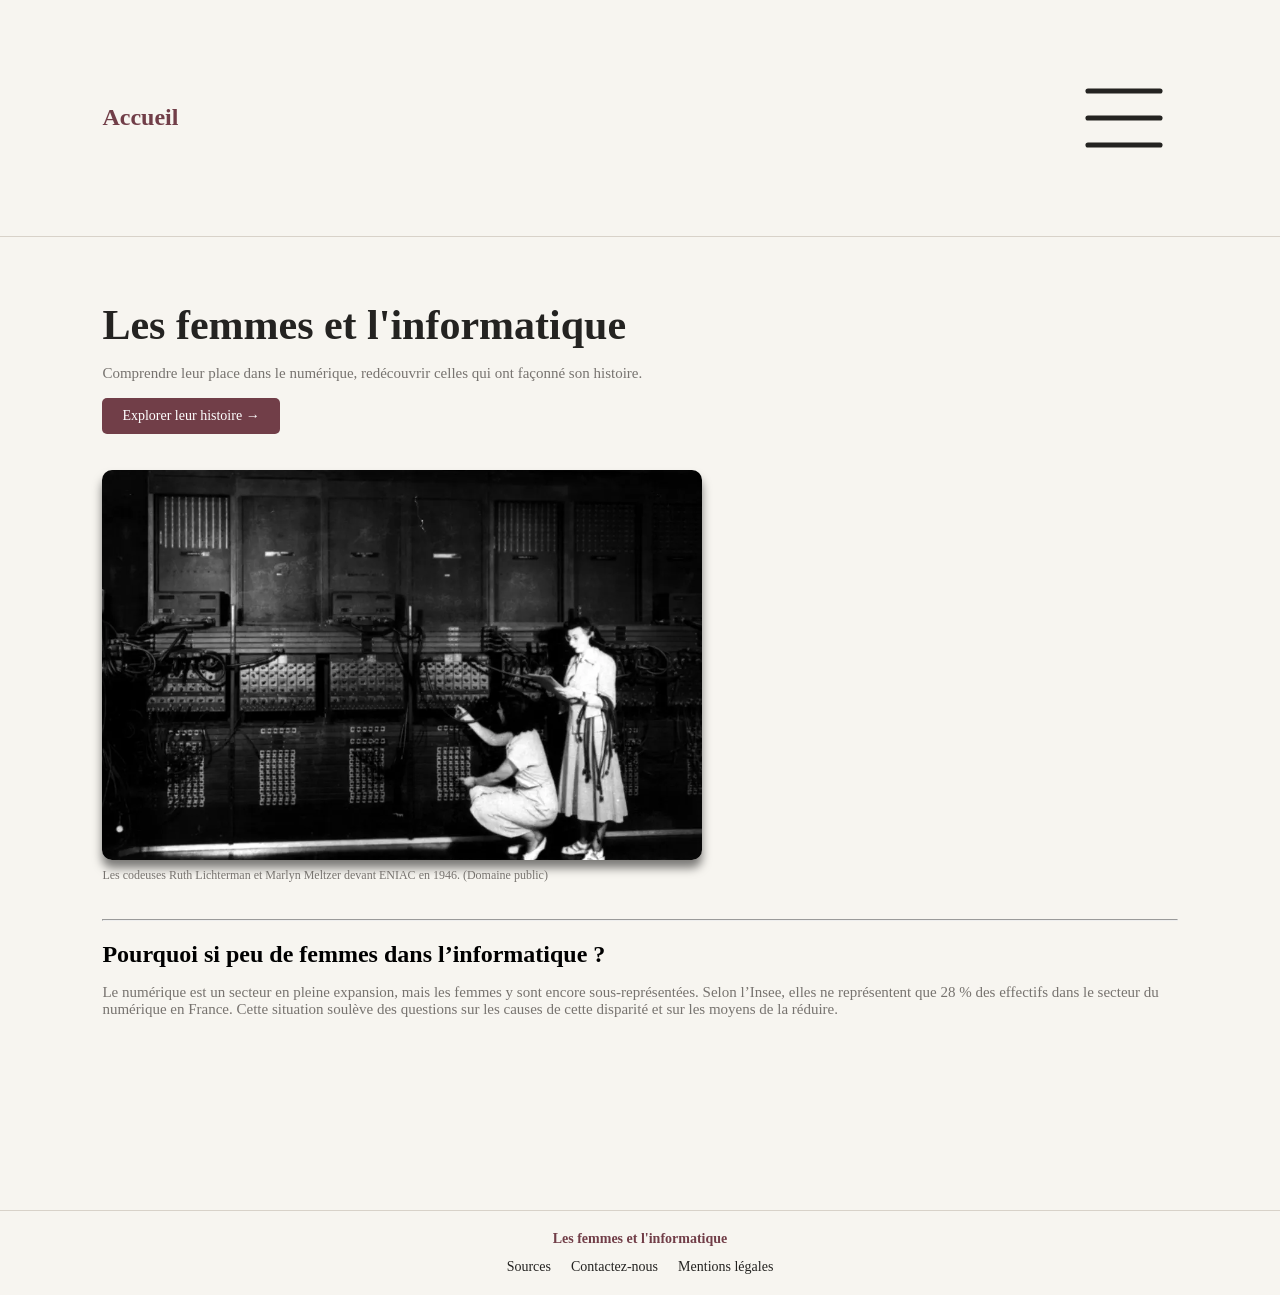
==== index.html @ ebed2109 "Add contact page, index page, mentions page, and source page with responsive burger menu - Created c" ====
<!DOCTYPE html>
<html lang="fr">
<head>
    <meta charset="UTF-8">
    <meta name="viewport" content="width=device-width, initial-scale=1.0">
    <title>Les femmes et l'informatique</title>
    <link rel="stylesheet" href="./assets/css/style.css">
    <script src="./assets/js/script.js" defer></script>
</head>
<body>
    <header>
        <div id="burger-menu">
            <h2>Accueil</h2>
            <button id="burgerBtn"><img src="./assets/img/menu-burger-icon.svg" alt="burger-menu-icon" title="Icone Navigation" class="burger"></button>
        </div>
        <nav class="popupMenu" id="popupMenu">
            <ul>
                <li><a href="index.html" class="active">Accueil</a></li>
                <li><a href="archive.html">Archives</a></li>
                <li><a href="contact.html">Contactez-nous</a></li>
                <li><a href="mentions.html">Mentions légales</a></li>
            </ul>
        </nav>
    </header>
    <main>
        <div class="main-container-index">
            <h1>Les femmes et l'informatique</h1>
            <p>Comprendre leur place dans le numérique, redécouvrir celles qui ont façonné son histoire.</p>
            <a href="archive.html">Explorer leur histoire &rarr;</a>
            <figure>
                <img src="./assets/img/illustration-index.svg" alt="Illustration d'une femme avec un ordinateur" title="Illustration d'une femme avec un ordinateur" class="illustration-index">
                <figcaption>Les codeuses Ruth Lichterman et Marlyn Meltzer devant ENIAC en 1946. (Domaine public) </figcaption>
            </figure>
            <hr>
        </div>
        <div class="main-container-index">
            <h2>Pourquoi si peu de femmes dans l’informatique ?</h2>
            <p>Le numérique est un secteur en pleine expansion, mais les femmes y sont encore sous-représentées. Selon l’Insee, elles ne représentent que 28 % des effectifs dans le secteur du numérique en France. Cette situation soulève des questions sur les causes de cette disparité et sur les moyens de la réduire.</p>
        </div>
    </main>
    <footer>
        <p>Les femmes et l'informatique</p>
        <ul>
            <li><a href="source.html">Sources</a></li>
            <li><a href="contact.html">Contactez-nous</a></li>
            <li><a href="mentions.html">Mentions légales</a></li>
        </ul>
    </footer>
</body>
</html>
---- assets/css/style.css ----
* {
    margin: 0;
    padding: 0;
    box-sizing: border-box;
}

:root {
    /* Backgrounds */
    --mainBackground: #F7F5F0;
    --cardBackground: #E9E4DB;
    --formBackground: #ffffff;
    
    /* Text */
    --titleAndtext : #242321;
    --secondaryText : #77736F;

    /* Buttons */
    --buttonBackground: #713E48;

    /* Separator */
    --separator: #D8D2C9;

    /* Typographie */
    --font-primary: "Inter", serif;
}

body {
    background-color: var(--mainBackground);
}

/* Header */
header {
    position: sticky; /*Permets de garder le header en haut de la page quand on scroll*/
    top: 0;
    width: 100%;
    z-index: 1001;
    background-color: var(--mainBackground);
}

header button {
    background-color: transparent;
    border: none;
    width: 10%;
}

header button img {
    display: block;
    width: 100%;
}

/* Section avec accueil et l'icone du menu burger */
#burger-menu {
    display: flex;
    justify-content: space-between;
    align-items: center;
    color: var(--buttonBackground); /* Couleur du texte du header */
    padding: 5% 8%;
    background-color: var(--mainBackground);
    position: relative;
    z-index: 1001; /* Permet de garder le header au-dessus du menu popup */
    border-bottom: 1px solid var(--separator);
}

/* Menu popup qui s'affiche au clic sur le bouton BurgerMenu grâce au JavaScript */
.popupMenu {
    position: fixed;
    inset: 0;
    width: 100%;
    height: 100vh;
    height: 100dvh;
    background-color: var(--mainBackground);
    z-index: 1000;
    display: flex;
    justify-content: center;
    align-items: center;
    opacity: 0;
    visibility: hidden;
    transition: opacity 300ms ease-in-out;
}

.popupMenu.open {
    opacity: 1;
    visibility: visible;
}

.popupMenu ul {
    display: flex;
    flex-direction: column;
    align-items: center;
    gap: 1.5em;
    padding: 0;
    margin: 0;
    list-style: none;
}

.popupMenu li a {
    font-size: 1.5em;
    color: var(--titleAndtext);
    text-decoration: none;
}

.popupMenu li a.active {
    color: var(--buttonBackground);
}

main {
    padding: 5% 8%;
    flex: 1;
}

.main-container-index {
    display: flex;
    flex-direction: column;
    align-items: left;
    justify-content: center;
    gap: 1em;
}


.main-container-index h1 {
    font-family: var(--font-primary);
    font-size: 42px;
    font-weight: 700;
    color: var(--titleAndtext);
}

.main-container-index p {
    font-family: var(--font-primary);
    font-size: 15px;
    font-weight: 400;
    color: var(--secondaryText);
}

.main-container-index a {
    font-family: var(--font-primary);
    font-size: 14px;
    font-weight: 400;
    color: var(--formBackground);
    text-decoration: none;
    background-color: var(--buttonBackground);
    padding: 10px 20px;
    border-radius: 5px;
    width: fit-content;
}

.main-container-index img {
    width: 100%;
    max-width: 600px;
    height: auto;
    margin-top: 20px;
    border-radius: 10px;
    box-shadow: 0 8px 10px rgba(0, 0, 0, 0.5);
}

.main-container-index figure {
    display: flex;
    flex-direction: column;
    align-items: left;
    gap: 0.5em;
}

.main-container-index figcaption {
    font-family: var(--font-primary);
    font-size: 12px;
    font-weight: 400;
    color: var(--secondaryText);
}

.main-container-index hr {
    color: var(--separator);
    margin: 20px 0;
}

footer {
    background-color: var(--mainBackground);
    padding: 20px 8%;
    border-top: 1px solid var(--separator);
    display: flex;
    flex-direction: column;
    align-items: center;
    margin-top: 10%;
}

footer p {
    font-family: var(--font-primary);
    font-size: 14px;
    font-weight: 600;
    color: var(--buttonBackground);
    margin-bottom: 10px;
}

footer ul {
    list-style: none;
    display: flex;
    gap: 20px;
    padding: 0;
    margin: 0;
}

footer ul li a {
    font-family: var(--font-primary);
    font-size: 14px;
    font-weight: 400;
    color: var(--titleAndtext);
    text-decoration: none;
}

#main-archive {
    display: flex;
    flex-direction: column;
    align-items: left;
    justify-content: center;
    gap: 4em;
}

.second-container-archive {
    display: flex;
    flex-direction: column;
    align-items: left;
    justify-content: center;
    gap: 3em;
}

.archive-card {
    display: flex;
    flex-direction: column;
    background-color: var(--cardBackground);
    border-radius: 10px;
    height: auto;
    overflow: hidden; /* Permet de cacher les parties de l'image qui dépassent de la card */
}

.archive-card > a {
    width: 100%;
}

.archive-card img {
    display: block;
    width: 100%;
    height: auto;
    border-radius: 10px 10px 0 0;
}

.archive-card-content {
    padding: 20px;
    display: flex;
    flex-direction: column;
    justify-content: space-between;
    gap: 0.5em;
}

.archive-card-content h2 {
    font-family: var(--font-primary);
    font-size: 20px;
    font-weight: 700;
    color: var(--titleAndtext);
}

.archive-card-content p {
    font-family: var(--font-primary);
    font-size: 14px;
    font-weight: 400;
    color: var(--buttonBackground);
}

.archive-card-content a {
    font-family: var(--font-primary);
    font-size: 14px;
    font-weight: 400;
    color: var(--formBackground);
    text-decoration: none;
    background-color: var(--buttonBackground);
    padding: 10px 20px;
    border-radius: 5px;
    width: fit-content;
    align-self: flex-start;
}

#main-contact {
    display: flex;
    flex-direction: column;
    align-items: left;
    justify-content: center;
    gap: 4em;
}

.second-container-contact fieldset {
    border: none;
    padding: 0;
    margin: 0;
}

.second-container-contact label {
    font-family: var(--font-primary);
    font-size: 14px;
    font-weight: 600;
    color: var(--titleAndtext);
    display: block;
    margin-bottom: 5px;
}

.second-container-contact input, .second-container-contact textarea {
    font-family: var(--font-primary);
    font-size: 14px;
    font-weight: 400;
    color: var(--titleAndtext);
    width: 100%;
    padding: 10px;
    border: 1px solid var(--separator);
    border-radius: 5px;
    margin-bottom: 15px;
}

.second-container-contact button[type="submit"] {
    font-family: var(--font-primary);
    font-size: 14px;
    font-weight: 400;
    color: var(--formBackground);
    text-decoration: none;
    background-color: var(--buttonBackground);
    padding: 10px 20px;
    border-radius: 5px;
    width: fit-content;
    border: none;
}

#main-source {
    display: flex;
    flex-direction: column;
    align-items: left;
    justify-content: center;
    gap: 4em;
}

.main-container-source {
    display: flex;
    flex-direction: column;
    align-items: left;
    justify-content: center;
    gap: 1em;
}

.main-container-source h1 {
    font-family: var(--font-primary);
    font-size: 42px;
    font-weight: 700;
    color: var(--titleAndtext);
}

.main-container-source p {
    font-family: var(--font-primary);
    font-size: 15px;
    font-weight: 400;
    color: var(--secondaryText);
}

.main-container-source ul {
    list-style: none;
    padding: 0;
}

.main-container-source ul li {
    font-family: var(--font-primary);
    font-size: 14px;
    font-weight: 400;
    color: var(--titleAndtext);
    margin-bottom: 10px;
}

.main-container-source ul li a {
    color: var(--buttonBackground);
    text-decoration: none;
}

#main-mentions {
    display: flex;
    flex-direction: column;
    align-items: left;
    justify-content: center;
    gap: 4em;
}

.main-container-mentions {
    display: flex;
    flex-direction: column;
    align-items: left;
    justify-content: center;
    gap: 1em;
}

.main-container-mentions h1 {
    font-family: var(--font-primary);
    font-size: 42px;
    font-weight: 700;
    color: var(--titleAndtext);
}

.main-container-mentions p {
    font-family: var(--font-primary);
    font-size: 15px;
    font-weight: 400;
    color: var(--secondaryText);
}

.main-container-mentions a {
    color: var(--buttonBackground);
    text-decoration: none;
}

#main-bio {
    display: flex;
    flex-direction: column;
    align-items: left;
    justify-content: center;
    gap: 4em;
}

.main-container-bio {
    display: flex;
    flex-direction: column;
    align-items: left;
    justify-content: center;
    gap: 1em;
}

.main-container-bio h1 {
    font-family: var(--font-primary);
    font-size: 42px;
    font-weight: 700;
    color: var(--titleAndtext);
}

.main-container-bio p {
    font-family: var(--font-primary);
    font-size: 15px;
    font-weight: 400;
    color: var(--secondaryText);
}

.main-container-bio a {
    color: var(--buttonBackground);
    text-decoration: none;
}

#back-button {
    font-family: var(--font-primary);
    font-size: 14px;
    font-weight: 400;
    color: var(--formBackground);
    text-decoration: none;
    padding: 10px 20px;
    border-radius: 5px;
    background-color: var(--buttonBackground);
    width: fit-content;
}
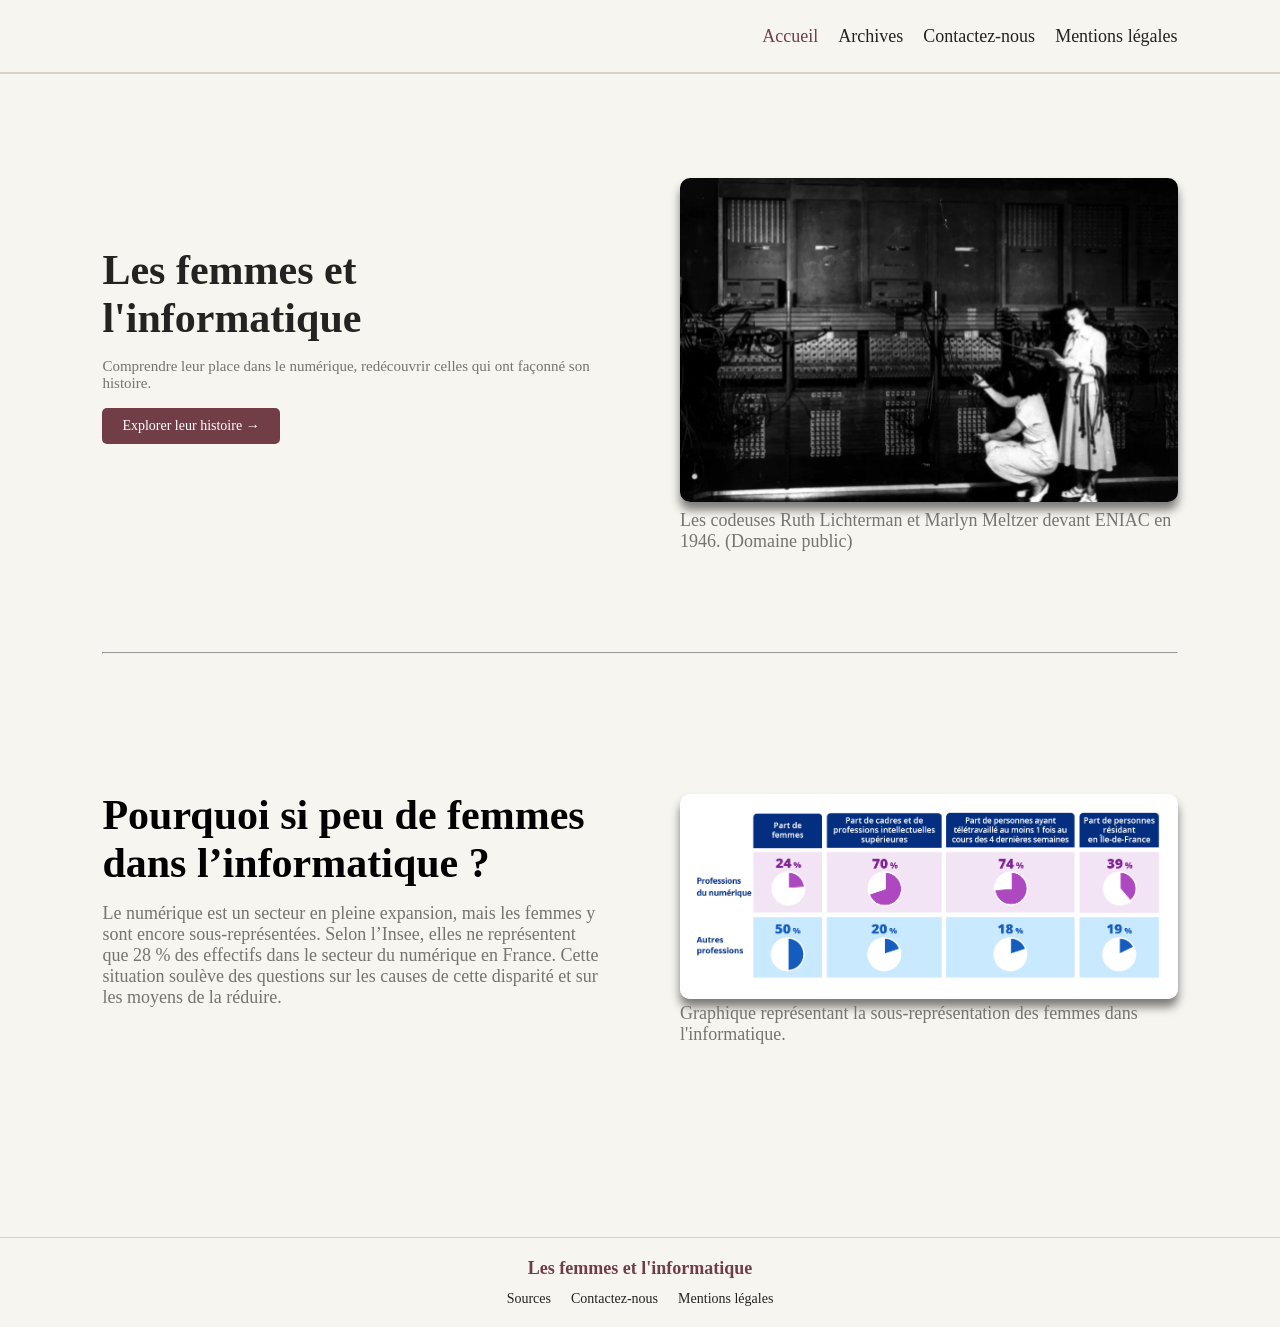
==== commit b3a32176: "Refactor code structure for improved readability and maintainability" ====
--- a/index.html
+++ b/index.html
@@ -21,22 +21,34 @@
                 <li><a href="mentions.html">Mentions légales</a></li>
             </ul>
         </nav>
+        <nav class="navbar">
+            <ul>
+                <li><a href="index.html" class="active">Accueil</a></li>
+                <li><a href="archive.html">Archives</a></li>
+                <li><a href="contact.html">Contactez-nous</a></li>
+                <li><a href="mentions.html">Mentions légales</a></li>
+            </ul>
+        </nav>
     </header>
     <main>
         <div class="main-container-index">
             <h1>Les femmes et l'informatique</h1>
             <p>Comprendre leur place dans le numérique, redécouvrir celles qui ont façonné son histoire.</p>
             <a href="archive.html">Explorer leur histoire &rarr;</a>
-            <figure>
-                <img src="./assets/img/illustration-index.svg" alt="Illustration d'une femme avec un ordinateur" title="Illustration d'une femme avec un ordinateur" class="illustration-index">
-                <figcaption>Les codeuses Ruth Lichterman et Marlyn Meltzer devant ENIAC en 1946. (Domaine public) </figcaption>
-            </figure>
-            <hr>
         </div>
-        <div class="main-container-index">
+        <figure>
+            <img src="./assets/img/illustration-index.svg" alt="Illustration d'une femme avec un ordinateur" title="Illustration d'une femme avec un ordinateur" class="illustration-index">
+            <figcaption>Les codeuses Ruth Lichterman et Marlyn Meltzer devant ENIAC en 1946. (Domaine public) </figcaption>
+        </figure>
+        <hr>
+        <div class="second-container-index">
             <h2>Pourquoi si peu de femmes dans l’informatique ?</h2>
             <p>Le numérique est un secteur en pleine expansion, mais les femmes y sont encore sous-représentées. Selon l’Insee, elles ne représentent que 28 % des effectifs dans le secteur du numérique en France. Cette situation soulève des questions sur les causes de cette disparité et sur les moyens de la réduire.</p>
         </div>
+        <figure id="second-img-index">
+            <img src="./assets/img/graphique.webp" alt="Illustration d'une femme avec un ordinateur" title="Illustration d'une femme avec un ordinateur" class="illustration-index">
+            <figcaption>Graphique représentant la sous-représentation des femmes dans l'informatique.</figcaption>
+        </figure>
     </main>
     <footer>
         <p>Les femmes et l'informatique</p>
--- a/assets/css/style.css
+++ b/assets/css/style.css
@@ -143,7 +143,7 @@
     width: fit-content;
 }
 
-.main-container-index img {
+figure img {
     width: 100%;
     max-width: 600px;
     height: auto;
@@ -152,23 +152,47 @@
     box-shadow: 0 8px 10px rgba(0, 0, 0, 0.5);
 }
 
-.main-container-index figure {
+figure  {
+    margin-top: 20px;
     display: flex;
     flex-direction: column;
     align-items: left;
     gap: 0.5em;
 }
 
-.main-container-index figcaption {
+figcaption {
     font-family: var(--font-primary);
     font-size: 12px;
     font-weight: 400;
     color: var(--secondaryText);
 }
 
-.main-container-index hr {
+hr {
     color: var(--separator);
     margin: 20px 0;
+}
+
+.second-container-index {
+    display: flex;
+    flex-direction: column;
+    align-items: left;
+    justify-content: center;
+    gap: 1em;
+}
+
+
+.second-container-index h1 {
+    font-family: var(--font-primary);
+    font-size: 42px;
+    font-weight: 700;
+    color: var(--titleAndtext);
+}
+
+.second-container-index p {
+    font-family: var(--font-primary);
+    font-size: 15px;
+    font-weight: 400;
+    color: var(--secondaryText);
 }
 
 footer {
@@ -452,4 +476,128 @@
     border-radius: 5px;
     background-color: var(--buttonBackground);
     width: fit-content;
+}
+
+.navbar {
+    display: none;
+}
+
+
+@media screen and (min-width: 960px) {
+    .navbar {
+        display: flex;
+        justify-content: flex-end;
+        align-items: center;
+        background-color: var(--mainBackground);
+        padding: 2% 8%;
+        border-bottom: 2px solid var(--separator);
+    }
+
+    .navbar ul {
+        display: flex;
+        gap: 20px;
+        padding: 0;
+        margin: 0;
+        list-style: none;
+    }
+
+    .navbar ul li a {
+        font-family: var(--font-primary);
+        font-weight: 400;
+        font-size: 18px;
+        color: var(--titleAndtext);
+        text-decoration: none;
+    }
+
+    .navbar ul li a.active {
+        color: var(--buttonBackground);
+    }
+
+    #burger-menu {
+        display: none;
+    }
+
+    main {
+        padding: 5% 8%;
+        display: grid;
+        grid-template-columns: repeat(2, 1fr);
+        grid-template-rows: repeat(3, auto);
+        align-items: center;
+        gap: 5em;
+    }
+
+    .main-container-index {
+        grid-column: 1 / 2;
+        grid-row: 1 / 2;
+    }
+
+    figure {
+        grid-column: 2 / 3;
+        grid-row: 1 / 2;
+        align-self: right;
+    }
+
+    figcaption {
+        font-size: 18px;
+    }
+
+    hr {
+        grid-column: 1 / 3;
+        grid-row: 2 / 3;
+    }
+
+    .second-container-index {
+        grid-column: 1 / 2;
+        grid-row: 3 / 4;
+    }
+
+    .second-container-index h2 {
+        font-size: 42px;
+    }
+    
+    .second-container-index p {
+        font-size: 18px;
+    }
+
+    #second-img-index {
+        display: block;
+        grid-column: 2 / 3;
+        grid-row: 3 / 4;
+        align-self: right;
+    }
+
+    footer a {
+        font-size: 18px;
+    }
+
+    footer p {
+        font-size: 18px;
+    }
+
+    .second-container-archive {
+        display: flex;
+        flex-direction: row;
+        flex-wrap: wrap;
+    }
+
+    .archive-card {
+        width: 30%;
+    }
+
+    .archive-card img {
+        max-height: 250px;
+        object-fit: cover;
+    }
+
+    .archive-card-content h2 {
+        font-size: 42px;
+    }
+
+    .archive-card-content p {
+        font-size: 18px;
+    }
+
+    .archive-card-content a {
+        font-size: 18px;
+    }
 }
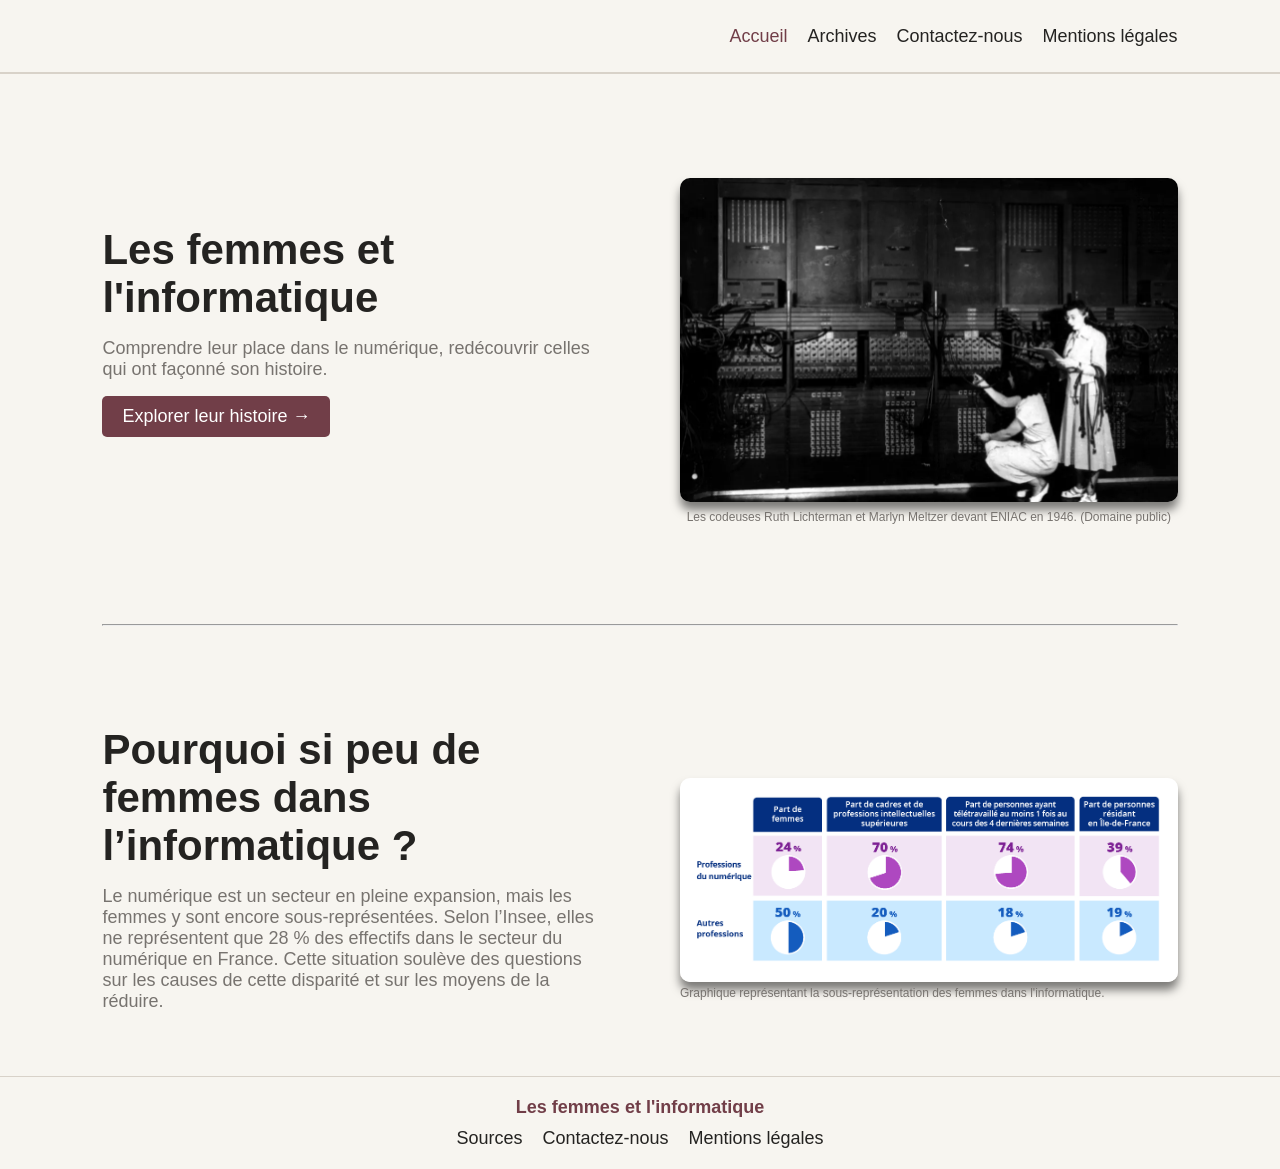
==== commit 052186f7: "Update page titles for better context and navigation; adjust link paths for consistency" ====
--- a/index.html
+++ b/index.html
@@ -3,7 +3,7 @@
 <head>
     <meta charset="UTF-8">
     <meta name="viewport" content="width=device-width, initial-scale=1.0">
-    <title>Les femmes et l'informatique</title>
+    <title>Les femmes et l'informatique | Accueil</title>
     <link rel="stylesheet" href="./assets/css/style.css">
     <script src="./assets/js/script.js" defer></script>
 </head>
--- a/assets/css/style.css
+++ b/assets/css/style.css
@@ -21,11 +21,40 @@
     --separator: #D8D2C9;
 
     /* Typographie */
-    --font-primary: "Inter", serif;
+    --font-primary: "Inter", sans-serif;
 }
 
 body {
     background-color: var(--mainBackground);
+    min-height: 100vh;
+    display: flex;
+    flex-direction: column;
+}
+
+/* Typographie globale : styles mobiles */
+body {
+    font-family: var(--font-primary);
+}
+
+h1, h2 {
+    font-weight: 700;
+    color: var(--titleAndtext);
+}
+
+h1 {
+    font-size: 42px;
+}
+
+h2 {
+    font-size: 20px;
+}
+
+p {
+    font-size: 15px;
+}
+
+a {
+    font-size: 14px;
 }
 
 /* Header */
@@ -45,7 +74,7 @@
 
 header button img {
     display: block;
-    width: 100%;
+    width: 80%;
 }
 
 /* Section avec accueil et l'icone du menu burger */
@@ -111,29 +140,23 @@
 .main-container-index {
     display: flex;
     flex-direction: column;
-    align-items: left;
+    align-items: flex-start;
     justify-content: center;
     gap: 1em;
 }
 
 
 .main-container-index h1 {
-    font-family: var(--font-primary);
-    font-size: 42px;
     font-weight: 700;
     color: var(--titleAndtext);
 }
 
 .main-container-index p {
-    font-family: var(--font-primary);
-    font-size: 15px;
     font-weight: 400;
     color: var(--secondaryText);
 }
 
 .main-container-index a {
-    font-family: var(--font-primary);
-    font-size: 14px;
     font-weight: 400;
     color: var(--formBackground);
     text-decoration: none;
@@ -156,7 +179,7 @@
     margin-top: 20px;
     display: flex;
     flex-direction: column;
-    align-items: left;
+    align-items: center;
     gap: 0.5em;
 }
 
@@ -175,22 +198,18 @@
 .second-container-index {
     display: flex;
     flex-direction: column;
-    align-items: left;
+    align-items: flex-start;
     justify-content: center;
     gap: 1em;
 }
 
 
 .second-container-index h1 {
-    font-family: var(--font-primary);
-    font-size: 42px;
     font-weight: 700;
     color: var(--titleAndtext);
 }
 
 .second-container-index p {
-    font-family: var(--font-primary);
-    font-size: 15px;
     font-weight: 400;
     color: var(--secondaryText);
 }
@@ -202,12 +221,10 @@
     display: flex;
     flex-direction: column;
     align-items: center;
-    margin-top: 10%;
+    margin-top: 0;
 }
 
 footer p {
-    font-family: var(--font-primary);
-    font-size: 14px;
     font-weight: 600;
     color: var(--buttonBackground);
     margin-bottom: 10px;
@@ -222,8 +239,6 @@
 }
 
 footer ul li a {
-    font-family: var(--font-primary);
-    font-size: 14px;
     font-weight: 400;
     color: var(--titleAndtext);
     text-decoration: none;
@@ -232,15 +247,19 @@
 #main-archive {
     display: flex;
     flex-direction: column;
-    align-items: left;
+    align-items: flex-start;
     justify-content: center;
     gap: 4em;
 }
 
+#main-archive .main-container {
+    text-align: left;
+}
+
 .second-container-archive {
     display: flex;
     flex-direction: column;
-    align-items: left;
+    align-items: flex-start;
     justify-content: center;
     gap: 3em;
 }
@@ -274,22 +293,16 @@
 }
 
 .archive-card-content h2 {
-    font-family: var(--font-primary);
-    font-size: 20px;
     font-weight: 700;
     color: var(--titleAndtext);
 }
 
 .archive-card-content p {
-    font-family: var(--font-primary);
-    font-size: 14px;
     font-weight: 400;
     color: var(--buttonBackground);
 }
 
 .archive-card-content a {
-    font-family: var(--font-primary);
-    font-size: 14px;
     font-weight: 400;
     color: var(--formBackground);
     text-decoration: none;
@@ -303,7 +316,7 @@
 #main-contact {
     display: flex;
     flex-direction: column;
-    align-items: left;
+    align-items: center;
     justify-content: center;
     gap: 4em;
 }
@@ -346,12 +359,13 @@
     border-radius: 5px;
     width: fit-content;
     border: none;
+    align-self: flex-end;
 }
 
 #main-source {
     display: flex;
     flex-direction: column;
-    align-items: left;
+    align-items: flex-start;
     justify-content: center;
     gap: 4em;
 }
@@ -359,21 +373,17 @@
 .main-container-source {
     display: flex;
     flex-direction: column;
-    align-items: left;
+    align-items: flex-start;
     justify-content: center;
     gap: 1em;
 }
 
 .main-container-source h1 {
-    font-family: var(--font-primary);
-    font-size: 42px;
     font-weight: 700;
     color: var(--titleAndtext);
 }
 
 .main-container-source p {
-    font-family: var(--font-primary);
-    font-size: 15px;
     font-weight: 400;
     color: var(--secondaryText);
 }
@@ -399,7 +409,7 @@
 #main-mentions {
     display: flex;
     flex-direction: column;
-    align-items: left;
+    align-items: flex-start;
     justify-content: center;
     gap: 4em;
 }
@@ -407,21 +417,17 @@
 .main-container-mentions {
     display: flex;
     flex-direction: column;
-    align-items: left;
+    align-items: flex-start;
     justify-content: center;
     gap: 1em;
 }
 
 .main-container-mentions h1 {
-    font-family: var(--font-primary);
-    font-size: 42px;
     font-weight: 700;
     color: var(--titleAndtext);
 }
 
 .main-container-mentions p {
-    font-family: var(--font-primary);
-    font-size: 15px;
     font-weight: 400;
     color: var(--secondaryText);
 }
@@ -434,7 +440,7 @@
 #main-bio {
     display: flex;
     flex-direction: column;
-    align-items: left;
+    align-items: flex-start;
     justify-content: center;
     gap: 4em;
 }
@@ -442,23 +448,25 @@
 .main-container-bio {
     display: flex;
     flex-direction: column;
-    align-items: left;
+    align-items: flex-start;
     justify-content: center;
     gap: 1em;
 }
 
+.main-container-bio img {
+    width: 30%;
+    object-fit: cover;
+}
+
 .main-container-bio h1 {
-    font-family: var(--font-primary);
-    font-size: 42px;
     font-weight: 700;
     color: var(--titleAndtext);
 }
 
 .main-container-bio p {
-    font-family: var(--font-primary);
-    font-size: 15px;
     font-weight: 400;
     color: var(--secondaryText);
+    padding-right: 20%;
 }
 
 .main-container-bio a {
@@ -483,7 +491,16 @@
 }
 
 
-@media screen and (min-width: 960px) {
+@media screen and (min-width: 768px) {
+    /* Typographie desktop */
+    h2 {
+        font-size: 42px;
+    }
+
+    p, a {
+        font-size: 18px;
+    }
+
     .navbar {
         display: flex;
         justify-content: flex-end;
@@ -502,9 +519,7 @@
     }
 
     .navbar ul li a {
-        font-family: var(--font-primary);
         font-weight: 400;
-        font-size: 18px;
         color: var(--titleAndtext);
         text-decoration: none;
     }
@@ -537,10 +552,6 @@
         align-self: right;
     }
 
-    figcaption {
-        font-size: 18px;
-    }
-
     hr {
         grid-column: 1 / 3;
         grid-row: 2 / 3;
@@ -549,14 +560,6 @@
     .second-container-index {
         grid-column: 1 / 2;
         grid-row: 3 / 4;
-    }
-
-    .second-container-index h2 {
-        font-size: 42px;
-    }
-    
-    .second-container-index p {
-        font-size: 18px;
     }
 
     #second-img-index {
@@ -566,12 +569,12 @@
         align-self: right;
     }
 
-    footer a {
-        font-size: 18px;
-    }
-
-    footer p {
-        font-size: 18px;
+    #main-archive {
+        display: flex;
+        flex-direction: column;
+        align-items: flex-start;
+        justify-content: center;
+        gap: 4em;
     }
 
     .second-container-archive {
@@ -589,15 +592,47 @@
         object-fit: cover;
     }
 
-    .archive-card-content h2 {
-        font-size: 42px;
-    }
-
-    .archive-card-content p {
-        font-size: 18px;
-    }
-
-    .archive-card-content a {
-        font-size: 18px;
-    }
+    .second-container-contact {
+        display: flex;
+        flex-direction: column;
+        width: min(100%, 700px);
+        margin: 0 auto;
+    }
+
+    #main-contact {
+        grid-column: 1 / -1;
+        align-items: center;
+    }
+
+    #main-contact .main-container {
+        width: min(100%, 700px);
+        text-align: left;
+    }
+
+    .second-container-contact form,
+    .second-container-contact fieldset {
+        width: 100%;
+    }
+
+    .main-container-mentions {
+        padding-right: 20%;
+    }
+
+    #main-bio {
+        display: flex;
+        flex-direction: column;
+        gap: 4em;
+    }
+
+    .main-container-bio img {
+        width: 50%;
+        object-fit: cover;
+        align-self: center;
+    }
+
+    .main-container-bio p {
+        align-self: center;
+        padding: 0 10%;
+    }
+
 }
